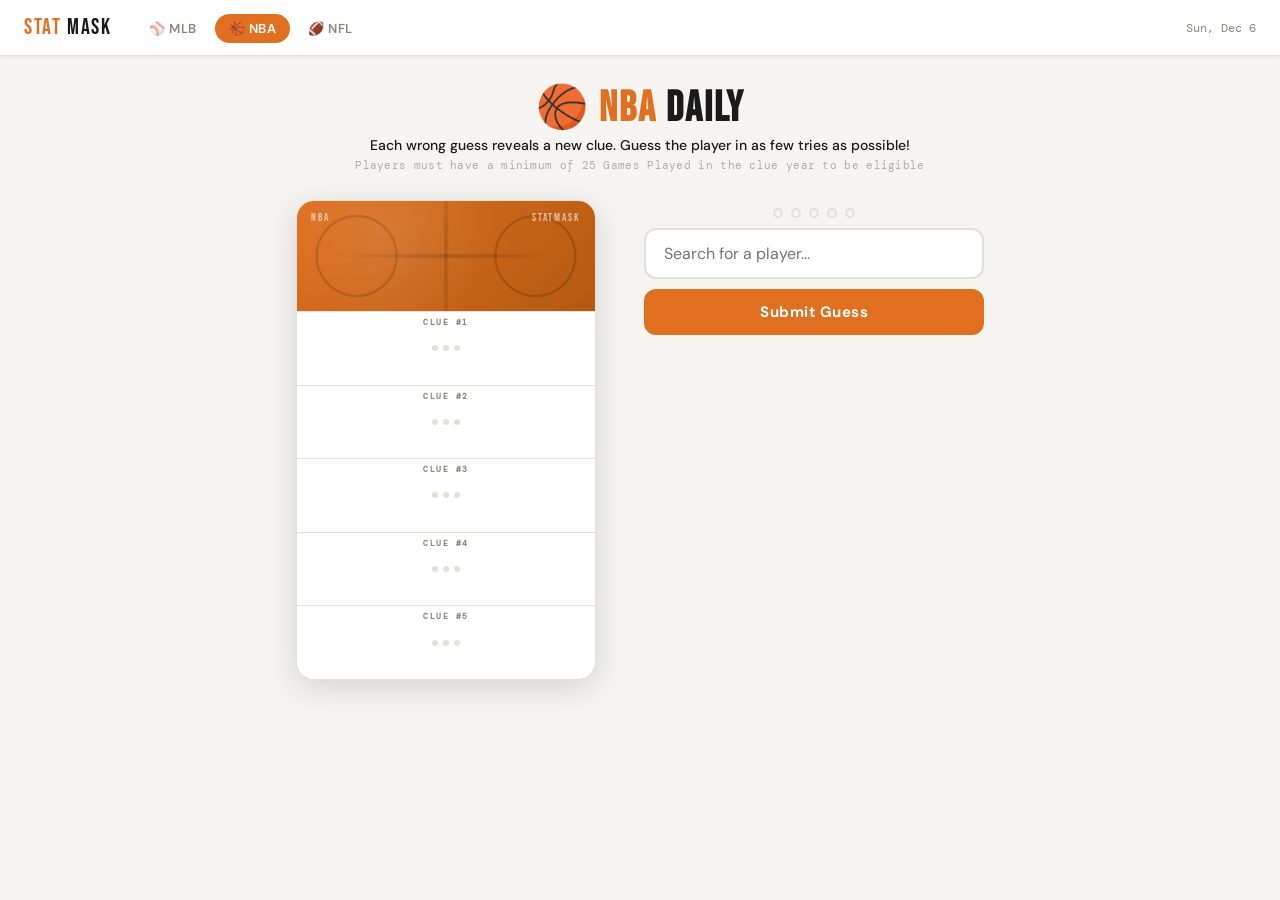
==== nba.html @ f3b153d6 "Add files via upload" ====
<!DOCTYPE html>
<html lang="en">
<head>
  <!-- Google tag (gtag.js) -->
<script async src="https://www.googletagmanager.com/gtag/js?id=G-ZLGXC7EEFV"></script>
<script>
  window.dataLayer = window.dataLayer || [];
  function gtag(){dataLayer.push(arguments);}
  gtag('js', new Date());

  gtag('config', 'G-ZLGXC7EEFV');
</script>
  <meta charset="UTF-8" />
  <meta name="viewport" content="width=device-width, initial-scale=1.0" />
  <title>StatMask 🏀 NBA</title>
  <link rel="stylesheet" href="shared.css" />
  <style>
    :root {
      --accent: #e07020;
      --accent-light: #fef0e6;
      --accent-glow: rgba(224,112,32,0.12);
    }

    .card-header {
      background: linear-gradient(135deg, #e07020 0%, #b35a10 100%);
    }

    /* Basketball lines texture */
    .card-header::before {
      content: '';
      position: absolute;
      inset: 0;
      /* Vertical seam */
      background-image:
        radial-gradient(ellipse 3px 110px at 50% 50%, rgba(0,0,0,0.2) 0%, transparent 100%),
        /* Horizontal seam */
        radial-gradient(ellipse 110px 3px at 50% 50%, rgba(0,0,0,0.2) 0%, transparent 100%),
        /* Curved seams */
        radial-gradient(ellipse 80px 80px at 20% 50%, transparent 48%, rgba(0,0,0,0.15) 49%, rgba(0,0,0,0.15) 51%, transparent 52%),
        radial-gradient(ellipse 80px 80px at 80% 50%, transparent 48%, rgba(0,0,0,0.15) 49%, rgba(0,0,0,0.15) 51%, transparent 52%);
      z-index: 1;
    }

    .card-header::after {
      content: '';
      position: absolute;
      inset: 0;
      background-image: radial-gradient(circle at 30% 30%, rgba(255,255,255,0.1) 0%, transparent 50%);
      z-index: 1;
    }

    .sport-badge {
      position: absolute;
      top: 10px;
      left: 14px;
      font-family: 'Bebas Neue', sans-serif;
      font-size: 11px;
      letter-spacing: 2px;
      color: rgba(255,255,255,0.6);
      z-index: 4;
    }

    .stat-sleuth-badge {
      position: absolute;
      top: 10px;
      right: 14px;
      font-family: 'Bebas Neue', sans-serif;
      font-size: 11px;
      letter-spacing: 2px;
      color: rgba(255,255,255,0.6);
      z-index: 4;
    }
  </style>
</head>
<body>

<nav>
  <a class="nav-logo" href="mlb.html"><span>STAT</span>MASK</a>
  <ul class="nav-links">
    <li><a href="mlb.html">⚾ MLB</a></li>
    <li><a href="nba.html" class="active">🏀 NBA</a></li>
    <li><a href="nfl.html">🏈 NFL</a></li>
  </ul>
  <div class="nav-spacer"></div>
  <div class="nav-date" id="nav-date"></div>
</nav>

<main>

  <div class="page-header">
    <h1>🏀 <span>NBA</span> DAILY</h1>
    <p class="game-subtitle">Each wrong guess reveals a new clue. Guess the player in as few tries as possible!</p>
    <p class="eligibility-note">Players must have a minimum of 25 Games Played in the clue year to be eligible</p>
  </div>

  <div class="game-layout">

  <!-- THE CARD -->
  <div class="card-col">
  <div class="card-wrapper">
    <div class="sports-card" id="sports-card">

      <div class="card-header" id="card-header">
        <span class="sport-badge">NBA</span>
        <span class="stat-sleuth-badge">STATMASK</span>
        <div class="mystery-name" id="mystery-name"></div>
        <div class="player-name-reveal" id="player-name-reveal"></div>
      </div>

      <div class="clue-row" id="clue-0">
        <div class="clue-row-locked">
          <div class="lock-dots"><span></span><span></span><span></span></div>
        </div>
        <div class="clue-row-inner">
          <div class="clue-number">1</div>
          <div class="clue-content">
            <div class="clue-label">Year</div>
            <div class="clue-value" id="clue-val-0"></div>
          </div>
        </div>
      </div>

      <div class="clue-row" id="clue-1">
        <div class="clue-row-locked">
          <div class="lock-dots"><span></span><span></span><span></span></div>
        </div>
        <div class="clue-row-inner">
          <div class="clue-number">2</div>
          <div class="clue-content">
            <div class="clue-label">Draft Year / Position</div>
            <div class="clue-value" id="clue-val-1"></div>
          </div>
        </div>
      </div>

      <div class="clue-row" id="clue-2">
        <div class="clue-row-locked">
          <div class="lock-dots"><span></span><span></span><span></span></div>
        </div>
        <div class="clue-row-inner">
          <div class="clue-number">3</div>
          <div class="clue-content">
            <div class="clue-label">Season PPG</div>
            <div class="clue-value" id="clue-val-2"></div>
          </div>
        </div>
      </div>

      <div class="clue-row" id="clue-3">
        <div class="clue-row-locked">
          <div class="lock-dots"><span></span><span></span><span></span></div>
        </div>
        <div class="clue-row-inner">
          <div class="clue-number">4</div>
          <div class="clue-content">
            <div class="clue-label">College</div>
            <div class="clue-value" id="clue-val-3"></div>
          </div>
        </div>
      </div>

      <div class="clue-row" id="clue-4">
        <div class="clue-row-locked">
          <div class="lock-dots"><span></span><span></span><span></span></div>
        </div>
        <div class="clue-row-inner">
          <div class="clue-number">5</div>
          <div class="clue-content">
            <div class="clue-label">Team</div>
            <div class="clue-value" id="clue-val-4"></div>
          </div>
        </div>
      </div>

    </div>
  </div>
  </div><!-- /.card-col -->

  <div class="controls-col">

  <div class="guess-area" id="guess-area">
    <div class="guess-count">
      <div class="guess-pip" id="pip-0"></div>
      <div class="guess-pip" id="pip-1"></div>
      <div class="guess-pip" id="pip-2"></div>
      <div class="guess-pip" id="pip-3"></div>
      <div class="guess-pip" id="pip-4"></div>
    </div>
    <div class="search-container">
      <input type="text" class="search-input" id="search-input"
        placeholder="Search for a player..." autocomplete="off" spellcheck="false" />
      <div class="autocomplete-dropdown" id="autocomplete-dropdown"></div>
    </div>
    <button class="guess-btn" id="guess-btn">Submit Guess</button>
  </div>

  <div class="wrong-guesses" id="wrong-guesses" style="display:none;">
    <div class="wrong-guesses-title">Previous Guesses</div>
    <div id="wrong-guesses-list"></div>
  </div>

  <div class="locked-banner" id="locked-banner">
    🔒 Come back tomorrow for a new player!
  </div>

  <div class="end-state" id="end-state">
    <div class="end-state-score" id="end-score"></div>
    <div class="end-state-sub" id="end-sub"></div>
    <div class="emoji-grid" id="emoji-grid"></div>
    <button class="share-btn" id="share-btn">🔗 Share Result</button>
    <div class="come-back">New player tomorrow at midnight</div>
  </div>

  </div><!-- /.controls-col -->

  </div><!-- /.game-layout -->

</main>

<script src="mlb_players.js?v=2"></script>
<script src="nba_players.js?v=2"></script>
<script src="nfl_players.js?v=2"></script>
<script src="config.js?v=2"></script>
<script src="game.js?v=2"></script>
<script>
  document.getElementById('nav-date').textContent =
    new Date().toLocaleDateString('en-US', { weekday: 'short', month: 'short', day: 'numeric' });

  const cfg = STATMASK_CONFIG.nba;
  cfg.clues.forEach((clue, i) => {
    const el = document.getElementById(`clue-val-${i}`);
    if (el) el.textContent = clue.value;
  });

  initGame('nba', cfg);
</script>
</body>
</html>
---- shared.css ----
@import url('https://fonts.googleapis.com/css2?family=Bebas+Neue&family=DM+Sans:wght@400;500;600;700&family=DM+Mono:wght@400;500&display=swap');

/* ============================================================
   STATMASK — SHARED STYLES
   ============================================================ */

*, *::before, *::after {
  box-sizing: border-box;
  margin: 0;
  padding: 0;
}

:root {
  --bg: #f5f4f0;
  --surface: #ffffff;
  --border: #e2e0d8;
  --text: #1a1a1a;
  --text-muted: #888880;
  --text-light: #b0aea6;
  --green: #4caf7d;
  --green-light: #e8f5ee;
  --red: #e05252;
  --red-light: #fdeaea;
  --shadow-sm: 0 1px 3px rgba(0,0,0,0.08);
  --shadow-md: 0 4px 16px rgba(0,0,0,0.10);
  --shadow-lg: 0 8px 32px rgba(0,0,0,0.13);
  --radius: 14px;
  --card-width: 300px;
  --card-height: 480px;
}

body {
  font-family: 'DM Sans', sans-serif;
  background: var(--bg);
  color: var(--text);
  min-height: 100vh;
  display: flex;
  flex-direction: column;
}

/* ── NAV ── */
nav {
  background: var(--surface);
  border-bottom: 1px solid var(--border);
  padding: 0 24px;
  display: flex;
  align-items: center;
  gap: 8px;
  height: 56px;
  position: sticky;
  top: 0;
  z-index: 100;
  box-shadow: var(--shadow-sm);
}

.nav-logo {
  font-family: 'Bebas Neue', sans-serif;
  font-size: 22px;
  letter-spacing: 1.5px;
  color: var(--text);
  text-decoration: none;
  margin-right: 16px;
  display: flex;
  align-items: center;
  gap: 6px;
}

.nav-logo span { color: var(--accent); }

.nav-links {
  display: flex;
  gap: 4px;
  list-style: none;
}

.nav-links a {
  text-decoration: none;
  font-size: 13px;
  font-weight: 600;
  color: var(--text-muted);
  padding: 6px 14px;
  border-radius: 20px;
  transition: all 0.15s;
  letter-spacing: 0.5px;
}

.nav-links a:hover { background: var(--bg); color: var(--text); }
.nav-links a.active { background: var(--accent); color: white; }

.nav-spacer { flex: 1; }

.nav-date {
  font-size: 12px;
  color: var(--text-muted);
  font-family: 'DM Mono', monospace;
}

/* ── MAIN LAYOUT ── */
main {
  flex: 1;
  display: flex;
  flex-direction: column;
  align-items: center;
  padding: 32px 16px 48px;
  gap: 28px;
}

/* ── PAGE HEADER ── */
.page-header {
  text-align: center;
}

.page-header h1 {
  font-family: 'Bebas Neue', sans-serif;
  font-size: 42px;
  letter-spacing: 2px;
  color: var(--text);
  line-height: 1;
}

.page-header h1 span { color: var(--accent); }

.game-subtitle {
  margin-top: 6px;
  font-size: 14px;
  color: var(--text);
  font-weight: 500;
}

.eligibility-note {
  margin-top: 4px;
  font-size: 11px;
  color: var(--text-light);
  font-family: 'DM Mono', monospace;
  letter-spacing: 0.3px;
}

/* ── SPORTS CARD ── */
.card-wrapper {
  perspective: 1000px;
  width: var(--card-width);
  height: var(--card-height);
}

.sports-card {
  width: var(--card-width);
  height: var(--card-height);
  border-radius: 18px;
  overflow: hidden;
  box-shadow: var(--shadow-lg);
  background: var(--surface);
  display: flex;
  flex-direction: column;
  border: 1.5px solid var(--border);
  position: relative;
  transition: box-shadow 0.4s, border-color 0.4s;
}

.sports-card.win {
  box-shadow: 0 0 0 3px var(--green), 0 8px 40px rgba(76,175,125,0.25);
  border-color: var(--green);
  animation: winGlow 0.6s ease;
}

.sports-card.lose {
  box-shadow: 0 0 0 3px var(--red), 0 8px 40px rgba(224,82,82,0.2);
  border-color: var(--red);
}

@keyframes winGlow {
  0%   { box-shadow: 0 0 0 0px var(--green), 0 8px 32px rgba(76,175,125,0); }
  50%  { box-shadow: 0 0 0 8px var(--green), 0 8px 40px rgba(76,175,125,0.4); }
  100% { box-shadow: 0 0 0 3px var(--green), 0 8px 40px rgba(76,175,125,0.25); }
}

@keyframes wrongFlash {
  0%   { box-shadow: var(--shadow-lg); }
  40%  { box-shadow: 0 0 0 8px var(--red), 0 8px 40px rgba(224,82,82,0.3); }
  100% { box-shadow: var(--shadow-lg); }
}

.sports-card.wrong-flash {
  animation: wrongFlash 0.6s ease;
}

/* ── CARD HEADER (sport texture) ── */
.card-header {
  height: 110px;
  position: relative;
  overflow: hidden;
  display: flex;
  align-items: center;
  justify-content: center;
  flex-shrink: 0;
}

.card-header .sport-label {
  font-family: 'Bebas Neue', sans-serif;
  font-size: 13px;
  letter-spacing: 3px;
  color: rgba(255,255,255,0.7);
  position: relative;
  z-index: 2;
}

.card-header .mystery-name {
  position: absolute;
  inset: 0;
  display: flex;
  align-items: center;
  justify-content: center;
  font-family: 'Bebas Neue', sans-serif;
  font-size: 30px;
  letter-spacing: 3px;
  color: white;
  text-align: center;
  padding: 12px;
  filter: blur(7px);
  opacity: 1;
  z-index: 2;
  transition: opacity 0.5s, filter 0.5s;
  pointer-events: none;
  user-select: none;
}

.card-header.revealed .mystery-name {
  opacity: 0;
  filter: blur(0px);
}

.card-header .player-name-reveal {
  position: absolute;
  inset: 0;
  display: flex;
  align-items: center;
  justify-content: center;
  font-family: 'Bebas Neue', sans-serif;
  font-size: 26px;
  letter-spacing: 2px;
  color: white;
  text-shadow: 0 2px 8px rgba(0,0,0,0.3);
  opacity: 0;
  transition: opacity 0.5s 0.2s;
  z-index: 3;
  text-align: center;
  padding: 12px;
}

.card-header.revealed .player-name-reveal { opacity: 1; }

/* ── CLUE ROWS ── */
.clue-rows {
  flex: 1;
  display: flex;
  flex-direction: column;
}

.clue-row {
  flex: 1;
  border-top: 1px solid var(--border);
  display: flex;
  align-items: center;
  padding: 0 18px;
  gap: 12px;
  position: relative;
  overflow: hidden;
  transform-origin: top center;
}

.clue-row-inner {
  display: flex;
  align-items: center;
  gap: 12px;
  width: 100%;
  opacity: 0;
  transform: translateY(-8px);
  transition: opacity 0.4s, transform 0.4s;
}

.clue-row.revealed .clue-row-inner {
  opacity: 1;
  transform: translateY(0);
}

.clue-row-locked {
  position: absolute;
  inset: 0;
  display: flex;
  align-items: center;
  justify-content: center;
  gap: 8px;
  transition: opacity 0.3s;
}

.clue-row-locked .lock-dots {
  display: flex;
  gap: 5px;
}

.clue-row-locked .lock-dots span {
  width: 6px;
  height: 6px;
  border-radius: 50%;
  background: var(--border);
  display: block;
}

.clue-row.revealed .clue-row-locked { opacity: 0; pointer-events: none; }

.clue-number {
  width: 22px;
  height: 22px;
  border-radius: 50%;
  background: var(--accent-light, #f0f0f0);
  color: var(--accent);
  font-size: 11px;
  font-weight: 700;
  display: flex;
  align-items: center;
  justify-content: center;
  flex-shrink: 0;
  font-family: 'DM Mono', monospace;
}

.clue-content { flex: 1; min-width: 0; }

.sports-card { counter-reset: clue-counter; }

.clue-row::before {
  counter-increment: clue-counter;
  content: "CLUE #" counter(clue-counter);
  position: absolute;
  top: 5px;
  left: 50%;
  transform: translateX(-50%);
  white-space: nowrap;
  font-size: 8px;
  font-weight: 600;
  letter-spacing: 1.5px;
  color: var(--text-muted);
  font-family: 'DM Mono', monospace;
  z-index: 1;
}

.clue-label {
  font-size: 10px;
  font-weight: 600;
  text-transform: uppercase;
  letter-spacing: 0.8px;
  color: var(--text-muted);
  line-height: 1;
}

.clue-value {
  font-size: 15px;
  font-weight: 700;
  color: var(--text);
  margin-top: 2px;
  white-space: nowrap;
  overflow: hidden;
  text-overflow: ellipsis;
}

/* ── GUESS INPUT AREA ── */
.guess-area {
  width: 100%;
  max-width: 360px;
  display: flex;
  flex-direction: column;
  gap: 10px;
}

.guess-count {
  display: flex;
  justify-content: center;
  gap: 8px;
}

.guess-pip {
  width: 10px;
  height: 10px;
  border-radius: 50%;
  border: 2px solid var(--border);
  background: transparent;
  transition: all 0.2s;
}

.guess-pip.wrong { background: var(--red); border-color: var(--red); }
.guess-pip.correct { background: var(--green); border-color: var(--green); }

.search-container {
  position: relative;
}

.search-input {
  width: 100%;
  padding: 13px 18px;
  border: 2px solid var(--border);
  border-radius: 12px;
  font-size: 16px;
  font-family: 'DM Sans', sans-serif;
  background: var(--surface);
  color: var(--text);
  outline: none;
  transition: border-color 0.2s, box-shadow 0.2s;
}

.search-input:focus {
  border-color: var(--accent);
  box-shadow: 0 0 0 3px var(--accent-glow, rgba(0,0,0,0.06));
}

.search-input:disabled {
  background: var(--bg);
  color: var(--text-muted);
  cursor: not-allowed;
}

.autocomplete-dropdown {
  position: absolute;
  top: calc(100% + 6px);
  left: 0; right: 0;
  background: var(--surface);
  border: 1.5px solid var(--border);
  border-radius: 12px;
  box-shadow: var(--shadow-md);
  z-index: 50;
  max-height: 200px;
  overflow-y: auto;
  display: none;
}

.autocomplete-dropdown.open { display: block; }

.autocomplete-item {
  padding: 10px 16px;
  font-size: 14px;
  cursor: pointer;
  transition: background 0.1s;
  border-bottom: 1px solid var(--border);
}

.autocomplete-item:last-child { border-bottom: none; }
.autocomplete-item:hover, .autocomplete-item.active { background: var(--bg); }

.autocomplete-item mark {
  background: none;
  color: var(--accent);
  font-weight: 700;
}

.guess-btn {
  width: 100%;
  padding: 13px;
  background: var(--accent);
  color: white;
  border: none;
  border-radius: 12px;
  font-size: 15px;
  font-weight: 700;
  font-family: 'DM Sans', sans-serif;
  cursor: pointer;
  letter-spacing: 0.5px;
  transition: opacity 0.2s, transform 0.1s;
}

.guess-btn:hover { opacity: 0.9; }
.guess-btn:active { transform: scale(0.98); }
.guess-btn:disabled { opacity: 0.4; cursor: not-allowed; transform: none; }

/* ── WRONG GUESSES LIST ── */
.wrong-guesses {
  width: 100%;
  max-width: 360px;
}

.wrong-guesses-title {
  font-size: 11px;
  font-weight: 600;
  text-transform: uppercase;
  letter-spacing: 0.8px;
  color: var(--text-muted);
  margin-bottom: 6px;
}

.wrong-guess-tag {
  display: inline-flex;
  align-items: center;
  gap: 5px;
  background: var(--red-light);
  color: var(--red);
  font-size: 13px;
  font-weight: 600;
  padding: 4px 10px;
  border-radius: 20px;
  margin: 3px;
  text-decoration: line-through;
  text-decoration-color: var(--red);
}

/* ── END STATE ── */
.end-state {
  width: 100%;
  max-width: 360px;
  background: var(--surface);
  border-radius: var(--radius);
  border: 1.5px solid var(--border);
  padding: 20px;
  text-align: center;
  box-shadow: var(--shadow-sm);
  display: none;
  flex-direction: column;
  gap: 14px;
  animation: slideUp 0.4s ease;
}

.end-state.show { display: flex; }

@keyframes slideUp {
  from { opacity: 0; transform: translateY(12px); }
  to   { opacity: 1; transform: translateY(0); }
}

.end-state-score {
  font-family: 'Bebas Neue', sans-serif;
  font-size: 28px;
  letter-spacing: 1px;
  line-height: 1;
}

.end-state-score.win-text { color: var(--green); }
.end-state-score.lose-text { color: var(--red); }

.end-state-sub {
  font-size: 13px;
  color: var(--text-muted);
  margin-top: -8px;
}

.emoji-grid {
  font-size: 18px;
  letter-spacing: 4px;
  line-height: 1.6;
}

.share-btn {
  display: flex;
  align-items: center;
  justify-content: center;
  gap: 7px;
  padding: 11px 20px;
  background: var(--text);
  color: white;
  border: none;
  border-radius: 10px;
  font-size: 14px;
  font-weight: 700;
  font-family: 'DM Sans', sans-serif;
  cursor: pointer;
  transition: opacity 0.2s;
  letter-spacing: 0.3px;
}

.share-btn:hover { opacity: 0.85; }
.share-btn.copied { background: var(--green); }

.come-back {
  font-size: 12px;
  color: var(--text-muted);
  font-family: 'DM Mono', monospace;
}

/* ── LOCKED STATE ── */
.locked-banner {
  display: none;
  background: var(--bg);
  border: 1.5px solid var(--border);
  border-radius: 10px;
  padding: 12px 18px;
  text-align: center;
  font-size: 13px;
  color: var(--text-muted);
  width: 100%;
  max-width: 360px;
}

.locked-banner.show { display: block; }

/* ── SCROLLBAR ── */
.autocomplete-dropdown::-webkit-scrollbar { width: 4px; }
.autocomplete-dropdown::-webkit-scrollbar-track { background: transparent; }
.autocomplete-dropdown::-webkit-scrollbar-thumb { background: var(--border); border-radius: 4px; }

/* ── DESKTOP SIDE-BY-SIDE LAYOUT ── */
@media (min-width: 768px) {
  main {
    align-items: center;
    padding: 32px 24px 48px;
  }

  .game-layout {
    display: flex;
    flex-direction: row;
    align-items: flex-start;
    gap: 48px;
    justify-content: center;
  }

  .card-col {
    flex-shrink: 0;
  }

  .controls-col {
    display: flex;
    flex-direction: column;
    gap: 12px;
    width: 340px;
    padding-top: 8px;
  }

  .guess-area {
    max-width: 100%;
    width: 100%;
  }

  .wrong-guesses,
  .end-state,
  .locked-banner {
    max-width: 100%;
    width: 100%;
  }
}

/* ── RESPONSIVE ── */
@media (max-width: 480px) {
  :root {
    --card-width: min(300px, calc(100vw - 32px));
    --card-height: 390px;
  }

  main { padding: 10px 16px 20px; gap: 12px; }

  .page-header h1 { font-size: 32px; }
  .game-subtitle { font-size: 13px; }
  .eligibility-note { font-size: 10px; margin-top: 2px; }

  .card-header { height: 86px; }
  .card-header .mystery-icon { font-size: 38px; }

  .search-input { padding: 10px 14px; font-size: 16px; }
  .guess-btn { padding: 10px; font-size: 14px; }

  nav { padding: 0 12px; gap: 4px; }
  .nav-logo { font-size: 17px; margin-right: 6px; }
  .nav-links { gap: 2px; }
  .nav-links a { font-size: 11px; padding: 5px 9px; letter-spacing: 0; }
  .nav-date { font-size: 10px; white-space: nowrap; }
}

@media (max-width: 390px) {
  :root {
    --card-width: calc(100vw - 28px);
    --card-height: 360px;
  }

  main { padding: 6px 14px 16px; gap: 10px; }

  .page-header h1 { font-size: 28px; }
  .game-subtitle { font-size: 12px; }
  .eligibility-note { display: none; }

  .card-header { height: 76px; }
  .card-header .mystery-icon { font-size: 34px; }
}
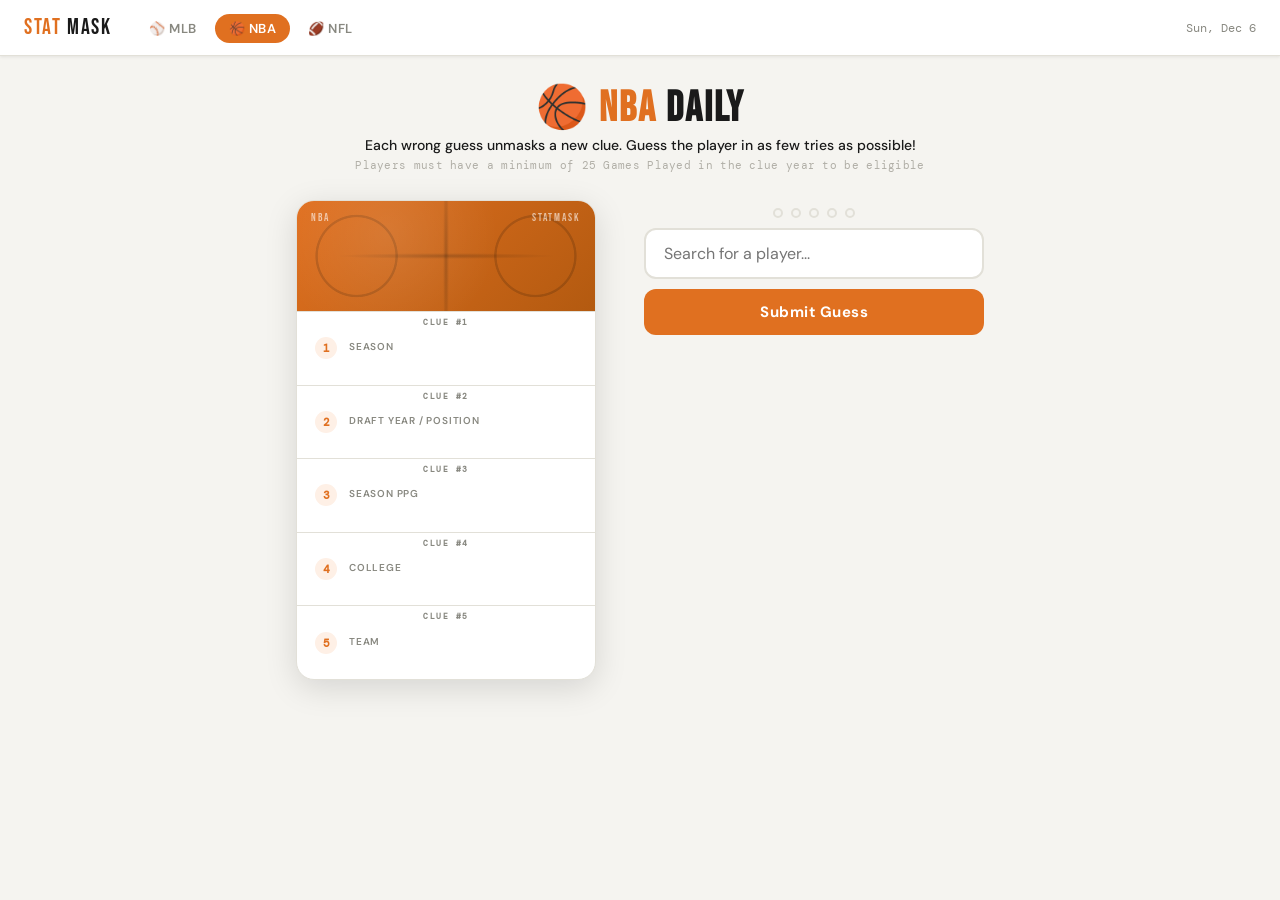
==== commit b50e01ea: "Add files via upload" ====
--- a/nba.html
+++ b/nba.html
@@ -89,7 +89,7 @@
 
   <div class="page-header">
     <h1>🏀 <span>NBA</span> DAILY</h1>
-    <p class="game-subtitle">Each wrong guess reveals a new clue. Guess the player in as few tries as possible!</p>
+    <p class="game-subtitle">Each wrong guess unmasks a new clue. Guess the player in as few tries as possible!</p>
     <p class="eligibility-note">Players must have a minimum of 25 Games Played in the clue year to be eligible</p>
   </div>
 
@@ -114,7 +114,7 @@
         <div class="clue-row-inner">
           <div class="clue-number">1</div>
           <div class="clue-content">
-            <div class="clue-label">Year</div>
+            <div class="clue-label">Season</div>
             <div class="clue-value" id="clue-val-0"></div>
           </div>
         </div>
--- a/shared.css
+++ b/shared.css
@@ -272,40 +272,9 @@
   align-items: center;
   gap: 12px;
   width: 100%;
-  opacity: 0;
-  transform: translateY(-8px);
-  transition: opacity 0.4s, transform 0.4s;
-}
-
-.clue-row.revealed .clue-row-inner {
-  opacity: 1;
-  transform: translateY(0);
-}
-
-.clue-row-locked {
-  position: absolute;
-  inset: 0;
-  display: flex;
-  align-items: center;
-  justify-content: center;
-  gap: 8px;
-  transition: opacity 0.3s;
-}
-
-.clue-row-locked .lock-dots {
-  display: flex;
-  gap: 5px;
-}
-
-.clue-row-locked .lock-dots span {
-  width: 6px;
-  height: 6px;
-  border-radius: 50%;
-  background: var(--border);
-  display: block;
-}
-
-.clue-row.revealed .clue-row-locked { opacity: 0; pointer-events: none; }
+}
+
+.clue-row-locked { display: none; }
 
 .clue-number {
   width: 22px;
@@ -359,6 +328,14 @@
   white-space: nowrap;
   overflow: hidden;
   text-overflow: ellipsis;
+  filter: blur(6px);
+  transition: filter 0.5s;
+  user-select: none;
+}
+
+.clue-row.revealed .clue-value {
+  filter: blur(0);
+  user-select: auto;
 }
 
 /* ── GUESS INPUT AREA ── */
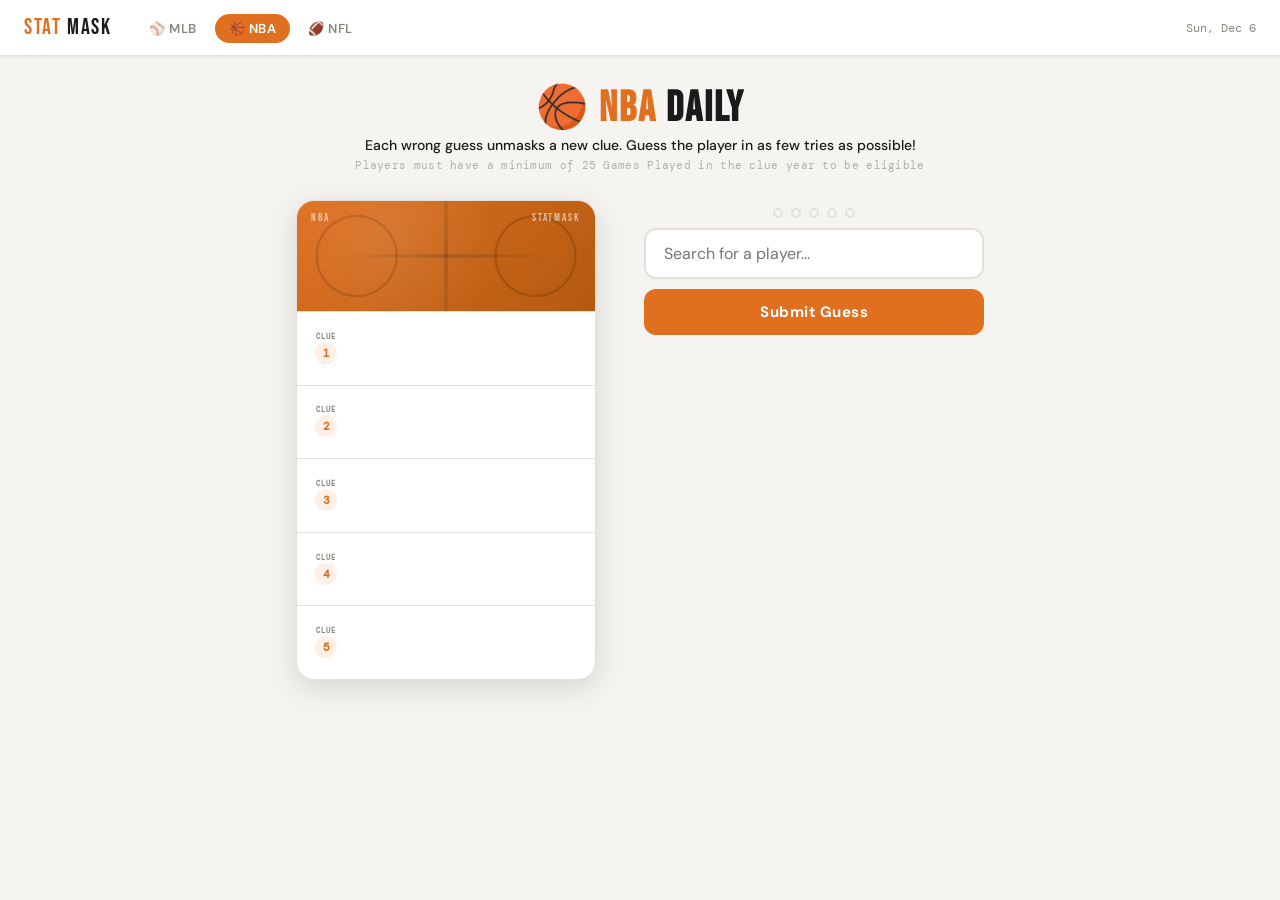
==== commit cc50122d: "Add files via upload" ====
--- a/nba.html
+++ b/nba.html
@@ -108,67 +108,52 @@
       </div>
 
       <div class="clue-row" id="clue-0">
-        <div class="clue-row-locked">
-          <div class="lock-dots"><span></span><span></span><span></span></div>
-        </div>
-        <div class="clue-row-inner">
-          <div class="clue-number">1</div>
-          <div class="clue-content">
-            <div class="clue-label">Season</div>
-            <div class="clue-value" id="clue-val-0"></div>
-          </div>
+        <div class="clue-row-inner">
+          <div class="clue-num-col">
+            <div class="clue-tag">CLUE</div>
+            <div class="clue-num-circle">1</div>
+          </div>
+          <div class="clue-value" id="clue-val-0"></div>
         </div>
       </div>
 
       <div class="clue-row" id="clue-1">
-        <div class="clue-row-locked">
-          <div class="lock-dots"><span></span><span></span><span></span></div>
-        </div>
-        <div class="clue-row-inner">
-          <div class="clue-number">2</div>
-          <div class="clue-content">
-            <div class="clue-label">Draft Year / Position</div>
-            <div class="clue-value" id="clue-val-1"></div>
-          </div>
+        <div class="clue-row-inner">
+          <div class="clue-num-col">
+            <div class="clue-tag">CLUE</div>
+            <div class="clue-num-circle">2</div>
+          </div>
+          <div class="clue-value" id="clue-val-1"></div>
         </div>
       </div>
 
       <div class="clue-row" id="clue-2">
-        <div class="clue-row-locked">
-          <div class="lock-dots"><span></span><span></span><span></span></div>
-        </div>
-        <div class="clue-row-inner">
-          <div class="clue-number">3</div>
-          <div class="clue-content">
-            <div class="clue-label">Season PPG</div>
-            <div class="clue-value" id="clue-val-2"></div>
-          </div>
+        <div class="clue-row-inner">
+          <div class="clue-num-col">
+            <div class="clue-tag">CLUE</div>
+            <div class="clue-num-circle">3</div>
+          </div>
+          <div class="clue-value" id="clue-val-2"></div>
         </div>
       </div>
 
       <div class="clue-row" id="clue-3">
-        <div class="clue-row-locked">
-          <div class="lock-dots"><span></span><span></span><span></span></div>
-        </div>
-        <div class="clue-row-inner">
-          <div class="clue-number">4</div>
-          <div class="clue-content">
-            <div class="clue-label">College</div>
-            <div class="clue-value" id="clue-val-3"></div>
-          </div>
+        <div class="clue-row-inner">
+          <div class="clue-num-col">
+            <div class="clue-tag">CLUE</div>
+            <div class="clue-num-circle">4</div>
+          </div>
+          <div class="clue-value" id="clue-val-3"></div>
         </div>
       </div>
 
       <div class="clue-row" id="clue-4">
-        <div class="clue-row-locked">
-          <div class="lock-dots"><span></span><span></span><span></span></div>
-        </div>
-        <div class="clue-row-inner">
-          <div class="clue-number">5</div>
-          <div class="clue-content">
-            <div class="clue-label">Team</div>
-            <div class="clue-value" id="clue-val-4"></div>
-          </div>
+        <div class="clue-row-inner">
+          <div class="clue-num-col">
+            <div class="clue-tag">CLUE</div>
+            <div class="clue-num-circle">5</div>
+          </div>
+          <div class="clue-value" id="clue-val-4"></div>
         </div>
       </div>
 
@@ -229,7 +214,7 @@
   const cfg = STATMASK_CONFIG.nba;
   cfg.clues.forEach((clue, i) => {
     const el = document.getElementById(`clue-val-${i}`);
-    if (el) el.textContent = clue.value;
+    if (el) el.textContent = clue;
   });
 
   initGame('nba', cfg);
--- a/shared.css
+++ b/shared.css
@@ -36,6 +36,7 @@
   min-height: 100vh;
   display: flex;
   flex-direction: column;
+  overflow-x: hidden;
 }
 
 /* ── NAV ── */
@@ -168,9 +169,40 @@
 }
 
 @keyframes winGlow {
-  0%   { box-shadow: 0 0 0 0px var(--green), 0 8px 32px rgba(76,175,125,0); }
-  50%  { box-shadow: 0 0 0 8px var(--green), 0 8px 40px rgba(76,175,125,0.4); }
-  100% { box-shadow: 0 0 0 3px var(--green), 0 8px 40px rgba(76,175,125,0.25); }
+  0%   { box-shadow: 0 0 0 0px var(--green), 0 8px 32px rgba(76,175,125,0); transform: scale(1); }
+  25%  { box-shadow: 0 0 0 10px var(--green), 0 8px 48px rgba(76,175,125,0.5); transform: scale(1.03); }
+  60%  { box-shadow: 0 0 0 6px var(--green), 0 8px 40px rgba(76,175,125,0.35); transform: scale(1.01); }
+  100% { box-shadow: 0 0 0 3px var(--green), 0 8px 40px rgba(76,175,125,0.25); transform: scale(1); }
+}
+
+/* ── WIN SWEEP ── */
+@keyframes sweepDown {
+  0%   { transform: translateY(-100%); }
+  100% { transform: translateY(500%); }
+}
+
+.sports-card.win-sweep {
+  overflow: hidden;
+}
+
+.sports-card.win-sweep::after {
+  content: '';
+  position: absolute;
+  left: -5%;
+  right: -5%;
+  top: 0;
+  height: 28%;
+  background: linear-gradient(
+    to bottom,
+    transparent 0%,
+    rgba(76, 175, 125, 0.2) 25%,
+    rgba(255, 255, 255, 0.75) 50%,
+    rgba(76, 175, 125, 0.2) 75%,
+    transparent 100%
+  );
+  animation: sweepDown 0.85s cubic-bezier(0.4, 0, 0.4, 1) forwards;
+  z-index: 20;
+  pointer-events: none;
 }
 
 @keyframes wrongFlash {
@@ -215,7 +247,7 @@
   color: white;
   text-align: center;
   padding: 12px;
-  filter: blur(7px);
+  filter: blur(14px);
   opacity: 1;
   z-index: 2;
   transition: opacity 0.5s, filter 0.5s;
@@ -270,13 +302,31 @@
 .clue-row-inner {
   display: flex;
   align-items: center;
-  gap: 12px;
+  gap: 14px;
   width: 100%;
 }
 
 .clue-row-locked { display: none; }
 
-.clue-number {
+.clue-num-col {
+  display: flex;
+  flex-direction: column;
+  align-items: center;
+  gap: 2px;
+  flex-shrink: 0;
+}
+
+.clue-tag {
+  font-size: 7px;
+  font-weight: 700;
+  letter-spacing: 1.2px;
+  color: var(--text-muted);
+  font-family: 'DM Mono', monospace;
+  text-transform: uppercase;
+  line-height: 1;
+}
+
+.clue-num-circle {
   width: 22px;
   height: 22px;
   border-radius: 50%;
@@ -287,48 +337,18 @@
   display: flex;
   align-items: center;
   justify-content: center;
-  flex-shrink: 0;
   font-family: 'DM Mono', monospace;
 }
 
-.clue-content { flex: 1; min-width: 0; }
-
-.sports-card { counter-reset: clue-counter; }
-
-.clue-row::before {
-  counter-increment: clue-counter;
-  content: "CLUE #" counter(clue-counter);
-  position: absolute;
-  top: 5px;
-  left: 50%;
-  transform: translateX(-50%);
-  white-space: nowrap;
-  font-size: 8px;
-  font-weight: 600;
-  letter-spacing: 1.5px;
-  color: var(--text-muted);
-  font-family: 'DM Mono', monospace;
-  z-index: 1;
-}
-
-.clue-label {
-  font-size: 10px;
-  font-weight: 600;
-  text-transform: uppercase;
-  letter-spacing: 0.8px;
-  color: var(--text-muted);
-  line-height: 1;
-}
-
 .clue-value {
-  font-size: 15px;
-  font-weight: 700;
+  flex: 1;
+  min-width: 0;
+  font-size: 13px;
+  font-weight: 500;
   color: var(--text);
-  margin-top: 2px;
-  white-space: nowrap;
-  overflow: hidden;
-  text-overflow: ellipsis;
-  filter: blur(6px);
+  line-height: 1.45;
+  white-space: normal;
+  filter: blur(8px);
   transition: filter 0.5s;
   user-select: none;
 }
@@ -449,6 +469,7 @@
 .wrong-guesses {
   width: 100%;
   max-width: 360px;
+  overflow: hidden;
 }
 
 .wrong-guesses-title {
@@ -568,6 +589,23 @@
 .autocomplete-dropdown::-webkit-scrollbar-track { background: transparent; }
 .autocomplete-dropdown::-webkit-scrollbar-thumb { background: var(--border); border-radius: 4px; }
 
+/* ── GAME LAYOUT — MOBILE (column, default) ── */
+.game-layout {
+  display: flex;
+  flex-direction: column;
+  align-items: center;
+  gap: 24px;
+  width: 100%;
+}
+
+.controls-col {
+  display: flex;
+  flex-direction: column;
+  gap: 12px;
+  width: 100%;
+  max-width: 360px;
+}
+
 /* ── DESKTOP SIDE-BY-SIDE LAYOUT ── */
 @media (min-width: 768px) {
   main {
@@ -576,11 +614,11 @@
   }
 
   .game-layout {
-    display: flex;
     flex-direction: row;
     align-items: flex-start;
     gap: 48px;
     justify-content: center;
+    width: auto;
   }
 
   .card-col {
@@ -588,10 +626,8 @@
   }
 
   .controls-col {
-    display: flex;
-    flex-direction: column;
-    gap: 12px;
     width: 340px;
+    max-width: 340px;
     padding-top: 8px;
   }
 
@@ -627,6 +663,8 @@
   .search-input { padding: 10px 14px; font-size: 16px; }
   .guess-btn { padding: 10px; font-size: 14px; }
 
+  .guess-count { padding-top: 4px; }
+
   nav { padding: 0 12px; gap: 4px; }
   .nav-logo { font-size: 17px; margin-right: 6px; }
   .nav-links { gap: 2px; }
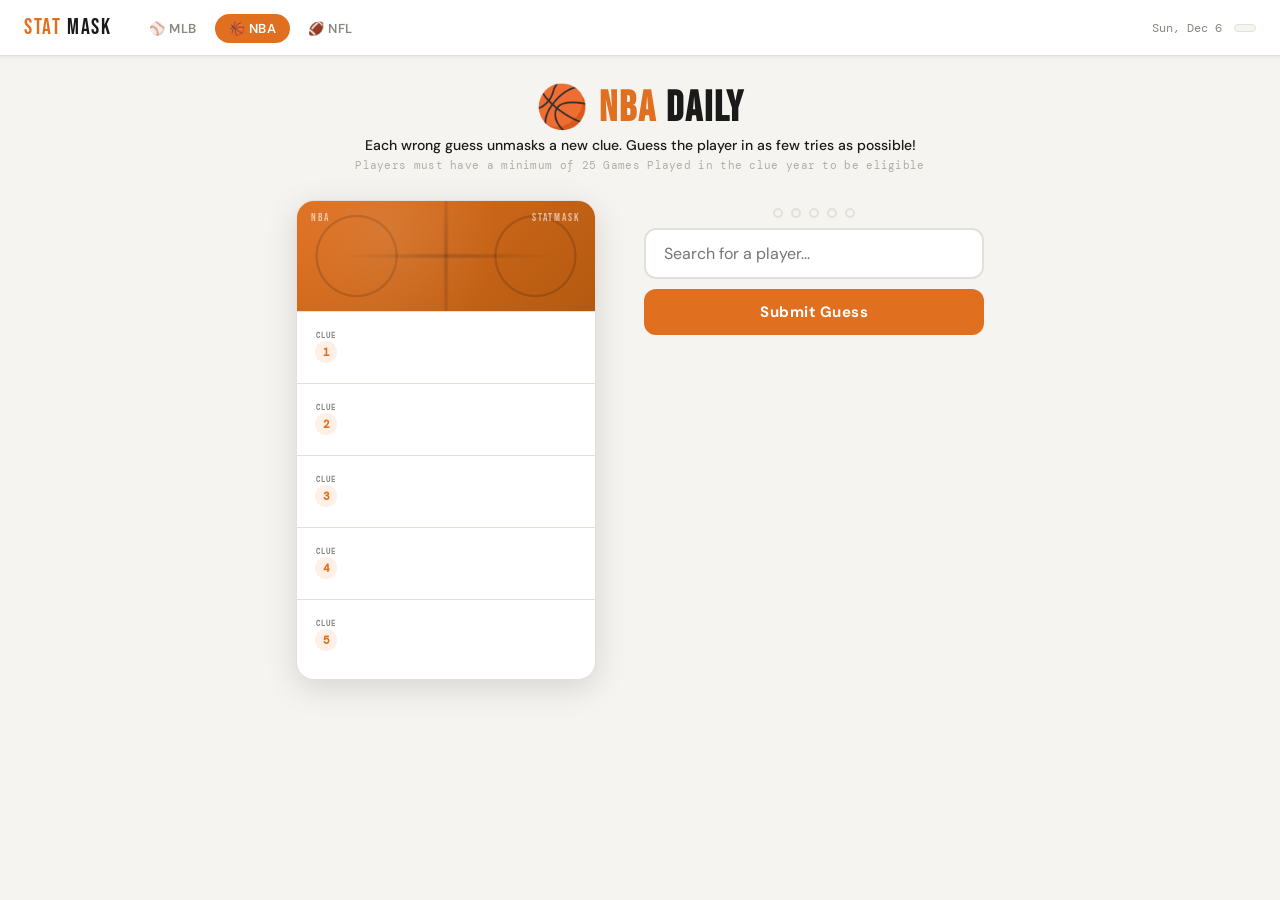
==== commit e002b8f3: "Add files via upload" ====
--- a/nba.html
+++ b/nba.html
@@ -83,6 +83,7 @@
   </ul>
   <div class="nav-spacer"></div>
   <div class="nav-date" id="nav-date"></div>
+  <div class="nav-avg" id="nav-avg"></div>
 </nav>
 
 <main>
--- a/shared.css
+++ b/shared.css
@@ -96,6 +96,18 @@
   font-family: 'DM Mono', monospace;
 }
 
+.nav-avg {
+  font-size: 12px;
+  color: var(--text-muted);
+  font-family: 'DM Mono', monospace;
+  background: var(--bg);
+  border: 1px solid var(--border);
+  border-radius: 20px;
+  padding: 3px 10px;
+  margin-left: 4px;
+  white-space: nowrap;
+}
+
 /* ── MAIN LAYOUT ── */
 main {
   flex: 1;
@@ -140,12 +152,12 @@
 .card-wrapper {
   perspective: 1000px;
   width: var(--card-width);
-  height: var(--card-height);
+  min-height: var(--card-height);
 }
 
 .sports-card {
   width: var(--card-width);
-  height: var(--card-height);
+  min-height: var(--card-height);
   border-radius: 18px;
   overflow: hidden;
   box-shadow: var(--shadow-lg);
@@ -282,20 +294,19 @@
 
 /* ── CLUE ROWS ── */
 .clue-rows {
-  flex: 1;
   display: flex;
   flex-direction: column;
 }
 
 .clue-row {
-  flex: 1;
+  min-height: 72px;
   border-top: 1px solid var(--border);
   display: flex;
   align-items: center;
-  padding: 0 18px;
+  padding: 10px 18px;
   gap: 12px;
   position: relative;
-  overflow: hidden;
+  overflow: visible;
   transform-origin: top center;
 }
 
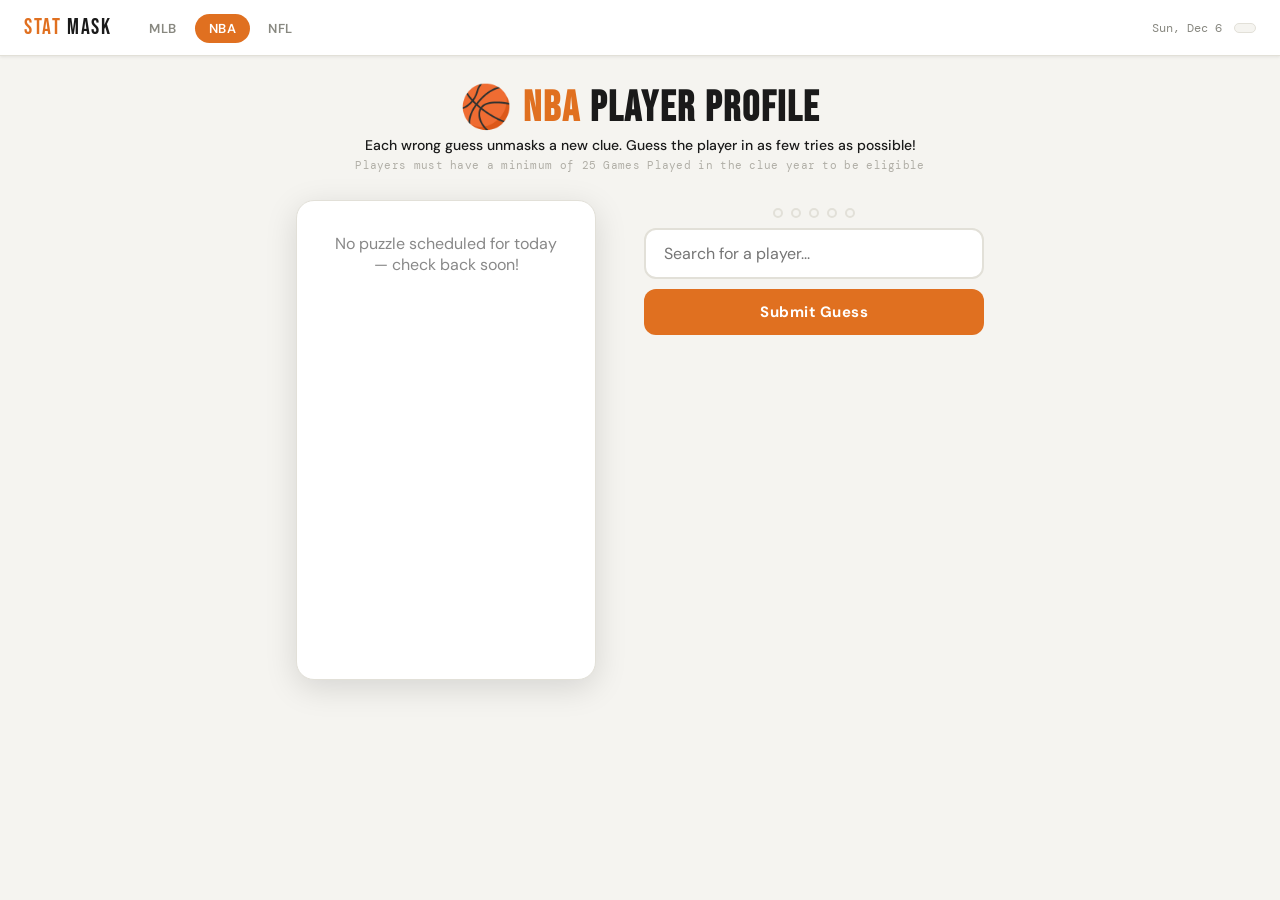
==== commit 1fe9af1d: "Add files via upload" ====
--- a/nba.html
+++ b/nba.html
@@ -77,9 +77,9 @@
 <nav>
   <a class="nav-logo" href="mlb.html"><span>STAT</span>MASK</a>
   <ul class="nav-links">
-    <li><a href="mlb.html">⚾ MLB</a></li>
-    <li><a href="nba.html" class="active">🏀 NBA</a></li>
-    <li><a href="nfl.html">🏈 NFL</a></li>
+    <li><a href="mlb.html">MLB</a></li>
+    <li><a href="nba.html" class="active">NBA</a></li>
+    <li><a href="nfl.html">NFL</a></li>
   </ul>
   <div class="nav-spacer"></div>
   <div class="nav-date" id="nav-date"></div>
@@ -89,7 +89,7 @@
 <main>
 
   <div class="page-header">
-    <h1>🏀 <span>NBA</span> DAILY</h1>
+    <h1>🏀 <span>NBA</span> PLAYER PROFILE</h1>
     <p class="game-subtitle">Each wrong guess unmasks a new clue. Guess the player in as few tries as possible!</p>
     <p class="eligibility-note">Players must have a minimum of 25 Games Played in the clue year to be eligible</p>
   </div>
@@ -105,7 +105,10 @@
         <span class="sport-badge">NBA</span>
         <span class="stat-sleuth-badge">STATMASK</span>
         <div class="mystery-name" id="mystery-name"></div>
-        <div class="player-name-reveal" id="player-name-reveal"></div>
+        <div class="player-reveal-group">
+          <div class="player-name-reveal" id="player-name-reveal"></div>
+          <div class="player-accolades-reveal" id="player-accolades-reveal"></div>
+        </div>
       </div>
 
       <div class="clue-row" id="clue-0">
@@ -206,19 +209,30 @@
 <script src="mlb_players.js?v=2"></script>
 <script src="nba_players.js?v=2"></script>
 <script src="nfl_players.js?v=2"></script>
-<script src="config.js?v=2"></script>
 <script src="game.js?v=2"></script>
 <script>
   document.getElementById('nav-date').textContent =
     new Date().toLocaleDateString('en-US', { weekday: 'short', month: 'short', day: 'numeric' });
 
-  const cfg = STATMASK_CONFIG.nba;
-  cfg.clues.forEach((clue, i) => {
-    const el = document.getElementById(`clue-val-${i}`);
-    if (el) el.textContent = clue;
-  });
-
-  initGame('nba', cfg);
+  const _d = new Date();
+  const today = `${_d.getFullYear()}-${String(_d.getMonth()+1).padStart(2,'0')}-${String(_d.getDate()).padStart(2,'0')}`;
+
+  fetch('schedule.json?v=' + today)
+    .then(r => r.json())
+    .then(schedule => {
+      const day = schedule[today];
+      if (!day || !day.nba || !day.nba.answer) {
+        document.getElementById('sports-card').innerHTML =
+          '<p style="padding:32px;text-align:center;font-family:DM Sans,sans-serif;color:#888">No puzzle scheduled for today — check back soon!</p>';
+        return;
+      }
+      const cfg = Object.assign({}, day.nba, { players: NBA_PLAYERS });
+      cfg.clues.forEach((clue, i) => {
+        const el = document.getElementById(`clue-val-${i}`);
+        if (el) el.textContent = clue;
+      });
+      initGame('nba', cfg);
+    });
 </script>
 </body>
 </html>
--- a/shared.css
+++ b/shared.css
@@ -97,15 +97,33 @@
 }
 
 .nav-avg {
-  font-size: 12px;
-  color: var(--text-muted);
-  font-family: 'DM Mono', monospace;
+  display: flex;
+  flex-direction: column;
+  align-items: center;
   background: var(--bg);
   border: 1px solid var(--border);
-  border-radius: 20px;
-  padding: 3px 10px;
+  border-radius: 10px;
+  padding: 4px 10px;
   margin-left: 4px;
+  line-height: 1;
+  gap: 2px;
   white-space: nowrap;
+}
+
+.nav-avg-label {
+  font-size: 7px;
+  font-weight: 700;
+  letter-spacing: 1px;
+  color: var(--text-muted);
+  font-family: 'DM Mono', monospace;
+  text-transform: uppercase;
+}
+
+.nav-avg-value {
+  font-size: 14px;
+  font-weight: 700;
+  color: var(--text);
+  font-family: 'DM Mono', monospace;
 }
 
 /* ── MAIN LAYOUT ── */
@@ -229,7 +247,7 @@
 
 /* ── CARD HEADER (sport texture) ── */
 .card-header {
-  height: 110px;
+  min-height: 140px;
   position: relative;
   overflow: hidden;
   display: flex;
@@ -272,25 +290,53 @@
   filter: blur(0px);
 }
 
-.card-header .player-name-reveal {
+.card-header .player-reveal-group {
   position: absolute;
   inset: 0;
   display: flex;
+  flex-direction: column;
   align-items: center;
   justify-content: center;
+  gap: 8px;
+  padding: 20px 10px 10px;
+  z-index: 3;
+  pointer-events: none;
+  opacity: 0;
+  transition: opacity 0.5s 0.2s;
+}
+
+.card-header.revealed .player-reveal-group { opacity: 1; }
+
+.card-header .player-name-reveal {
   font-family: 'Bebas Neue', sans-serif;
-  font-size: 26px;
+  font-size: 30px;
   letter-spacing: 2px;
   color: white;
   text-shadow: 0 2px 8px rgba(0,0,0,0.3);
-  opacity: 0;
-  transition: opacity 0.5s 0.2s;
-  z-index: 3;
   text-align: center;
-  padding: 12px;
-}
-
-.card-header.revealed .player-name-reveal { opacity: 1; }
+  padding: 0 12px;
+}
+
+.card-header .player-accolades-reveal {
+  display: flex;
+  flex-wrap: wrap;
+  justify-content: center;
+  gap: 4px;
+  padding: 0 10px;
+}
+
+.accolade-badge {
+  font-size: 9px;
+  font-weight: 600;
+  color: rgba(255,255,255,0.9);
+  background: rgba(255,255,255,0.18);
+  border: 1px solid rgba(255,255,255,0.3);
+  border-radius: 20px;
+  padding: 3px 8px;
+  letter-spacing: 0.3px;
+  font-family: 'DM Sans', sans-serif;
+  white-space: nowrap;
+}
 
 /* ── CLUE ROWS ── */
 .clue-rows {
@@ -668,8 +714,7 @@
   .game-subtitle { font-size: 13px; }
   .eligibility-note { font-size: 10px; margin-top: 2px; }
 
-  .card-header { height: 86px; }
-  .card-header .mystery-icon { font-size: 38px; }
+  .card-header { min-height: 120px; }
 
   .search-input { padding: 10px 14px; font-size: 16px; }
   .guess-btn { padding: 10px; font-size: 14px; }
@@ -695,6 +740,5 @@
   .game-subtitle { font-size: 12px; }
   .eligibility-note { display: none; }
 
-  .card-header { height: 76px; }
-  .card-header .mystery-icon { font-size: 34px; }
-}
+  .card-header { min-height: 110px; }
+}
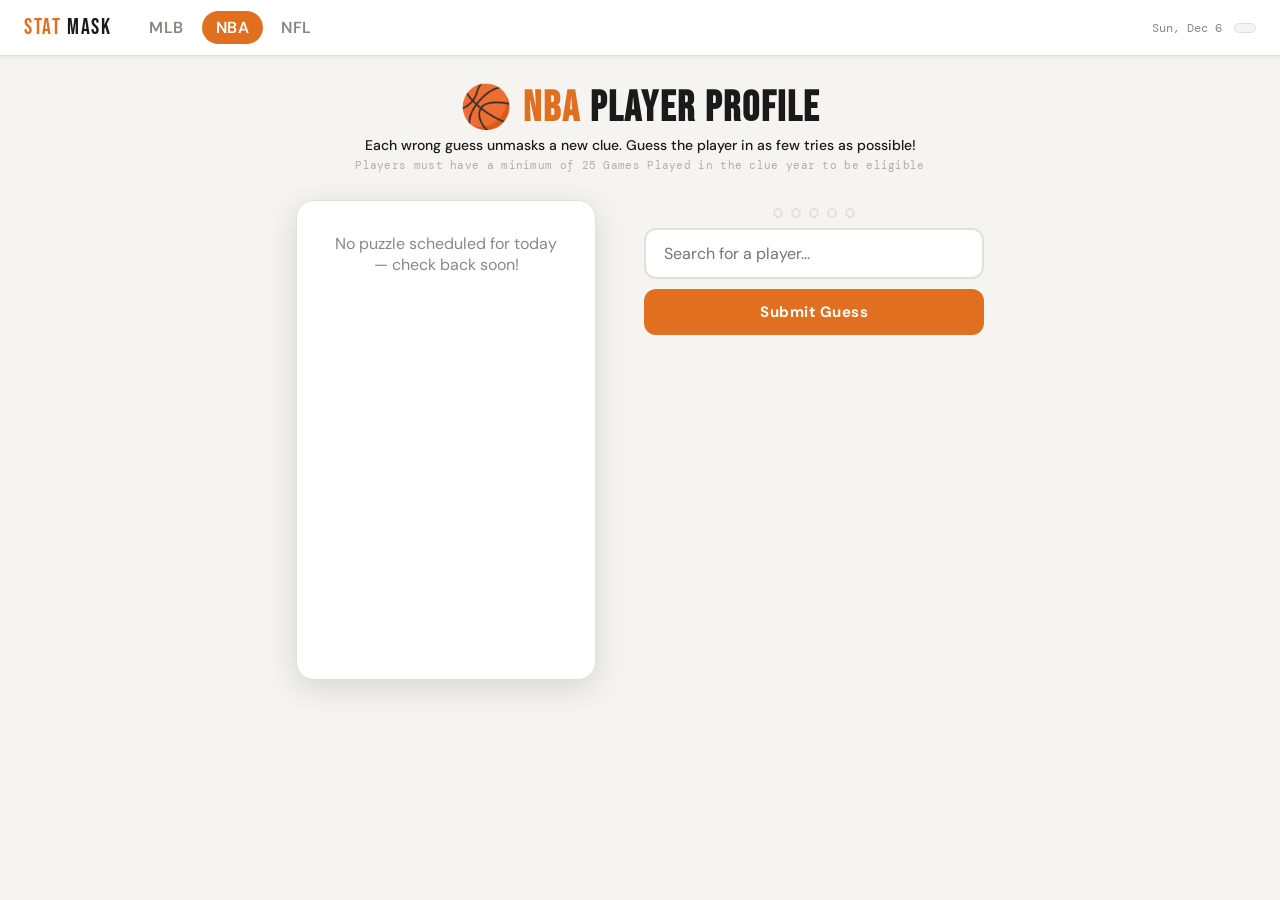
==== commit 31db29c9: "Add files via upload" ====
--- a/nba.html
+++ b/nba.html
@@ -21,32 +21,44 @@
       --accent-glow: rgba(224,112,32,0.12);
     }
 
+    /* Basketball Court */
     .card-header {
-      background: linear-gradient(135deg, #e07020 0%, #b35a10 100%);
-    }
-
-    /* Basketball lines texture */
+      background: linear-gradient(160deg, #c8902a 0%, #a57020 100%);
+      overflow: hidden;
+    }
+
+    /* Wood grain */
     .card-header::before {
       content: '';
       position: absolute;
       inset: 0;
-      /* Vertical seam */
-      background-image:
-        radial-gradient(ellipse 3px 110px at 50% 50%, rgba(0,0,0,0.2) 0%, transparent 100%),
-        /* Horizontal seam */
-        radial-gradient(ellipse 110px 3px at 50% 50%, rgba(0,0,0,0.2) 0%, transparent 100%),
-        /* Curved seams */
-        radial-gradient(ellipse 80px 80px at 20% 50%, transparent 48%, rgba(0,0,0,0.15) 49%, rgba(0,0,0,0.15) 51%, transparent 52%),
-        radial-gradient(ellipse 80px 80px at 80% 50%, transparent 48%, rgba(0,0,0,0.15) 49%, rgba(0,0,0,0.15) 51%, transparent 52%);
       z-index: 1;
-    }
-
+      background: repeating-linear-gradient(
+        to bottom,
+        transparent 0px, transparent 9px,
+        rgba(0,0,0,0.07) 9px, rgba(0,0,0,0.07) 10px
+      );
+    }
+
+    /* Center circle + midcourt line */
     .card-header::after {
       content: '';
       position: absolute;
       inset: 0;
-      background-image: radial-gradient(circle at 30% 30%, rgba(255,255,255,0.1) 0%, transparent 50%);
-      z-index: 1;
+      z-index: 2;
+      background:
+        linear-gradient(to right,
+          transparent calc(50% - 1px),
+          rgba(255,255,255,0.55) calc(50% - 1px),
+          rgba(255,255,255,0.55) calc(50% + 1px),
+          transparent calc(50% + 1px)
+        ),
+        radial-gradient(circle at 50% 50%,
+          transparent 34px,
+          rgba(255,255,255,0.55) 35px,
+          rgba(255,255,255,0.55) 38px,
+          transparent 39px
+        );
     }
 
     .sport-badge {
@@ -192,11 +204,11 @@
     🔒 Come back tomorrow for a new player!
   </div>
 
-  <div class="end-state" id="end-state">
+  <div class="end-state" id="end-state" tabindex="-1">
     <div class="end-state-score" id="end-score"></div>
     <div class="end-state-sub" id="end-sub"></div>
     <div class="emoji-grid" id="emoji-grid"></div>
-    <button class="share-btn" id="share-btn">🔗 Share Result</button>
+    <button class="share-btn" id="share-btn">Share Result</button>
     <div class="come-back">New player tomorrow at midnight</div>
   </div>
 
--- a/shared.css
+++ b/shared.css
@@ -76,7 +76,7 @@
 
 .nav-links a {
   text-decoration: none;
-  font-size: 13px;
+  font-size: 16px;
   font-weight: 600;
   color: var(--text-muted);
   padding: 6px 14px;
@@ -521,6 +521,7 @@
 .guess-btn:hover { opacity: 0.9; }
 .guess-btn:active { transform: scale(0.98); }
 .guess-btn:disabled { opacity: 0.4; cursor: not-allowed; transform: none; }
+.guess-btn.correct { background: var(--green); pointer-events: none; }
 
 /* ── WRONG GUESSES LIST ── */
 .wrong-guesses {
@@ -724,7 +725,7 @@
   nav { padding: 0 12px; gap: 4px; }
   .nav-logo { font-size: 17px; margin-right: 6px; }
   .nav-links { gap: 2px; }
-  .nav-links a { font-size: 11px; padding: 5px 9px; letter-spacing: 0; }
+  .nav-links a { font-size: 14px; padding: 5px 9px; letter-spacing: 0; }
   .nav-date { font-size: 10px; white-space: nowrap; }
 }
 
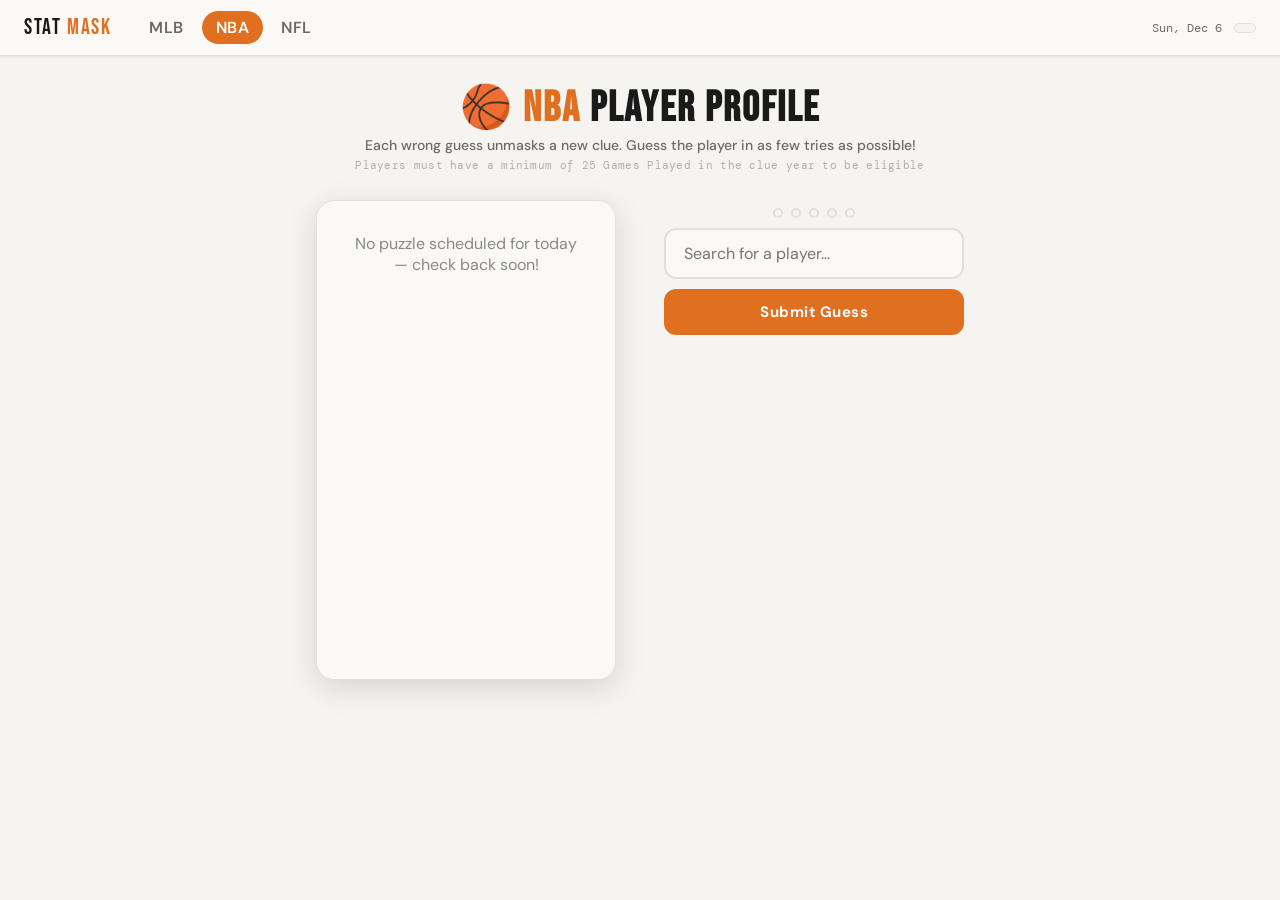
==== commit 783fdb94: "Add files via upload" ====
--- a/nba.html
+++ b/nba.html
@@ -18,7 +18,7 @@
     :root {
       --accent: #e07020;
       --accent-light: #fef0e6;
-      --accent-glow: rgba(224,112,32,0.12);
+      --accent-glow: rgba(224,112,32,0.22);
     }
 
     /* Basketball Court */
@@ -79,7 +79,7 @@
       font-family: 'Bebas Neue', sans-serif;
       font-size: 11px;
       letter-spacing: 2px;
-      color: rgba(255,255,255,0.6);
+      color: rgba(255,255,255,0.35);
       z-index: 4;
     }
   </style>
@@ -87,7 +87,7 @@
 <body>
 
 <nav>
-  <a class="nav-logo" href="mlb.html"><span>STAT</span>MASK</a>
+  <a class="nav-logo" href="mlb.html">STAT<span>MASK</span></a>
   <ul class="nav-links">
     <li><a href="mlb.html">MLB</a></li>
     <li><a href="nba.html" class="active">NBA</a></li>
--- a/shared.css
+++ b/shared.css
@@ -12,10 +12,10 @@
 
 :root {
   --bg: #f5f4f0;
-  --surface: #ffffff;
+  --surface: #faf9f6;
   --border: #e2e0d8;
   --text: #1a1a1a;
-  --text-muted: #888880;
+  --text-muted: #6b6b63;
   --text-light: #b0aea6;
   --green: #4caf7d;
   --green-light: #e8f5ee;
@@ -29,6 +29,12 @@
   --card-height: 480px;
 }
 
+/* ── FOCUS ── */
+:focus-visible {
+  outline: 2px solid var(--accent, #888);
+  outline-offset: 2px;
+}
+
 body {
   font-family: 'DM Sans', sans-serif;
   background: var(--bg);
@@ -111,7 +117,7 @@
 }
 
 .nav-avg-label {
-  font-size: 7px;
+  font-size: 9px;
   font-weight: 700;
   letter-spacing: 1px;
   color: var(--text-muted);
@@ -154,7 +160,7 @@
 .game-subtitle {
   margin-top: 6px;
   font-size: 14px;
-  color: var(--text);
+  color: var(--text-muted);
   font-weight: 500;
 }
 
@@ -168,7 +174,6 @@
 
 /* ── SPORTS CARD ── */
 .card-wrapper {
-  perspective: 1000px;
   width: var(--card-width);
   min-height: var(--card-height);
 }
@@ -184,12 +189,16 @@
   flex-direction: column;
   border: 1.5px solid var(--border);
   position: relative;
-  transition: box-shadow 0.4s, border-color 0.4s;
+  transition: box-shadow 0.4s, transform 0.3s ease;
+  transform: perspective(1000px) rotateY(0deg) rotateX(0deg);
+}
+
+.card-wrapper:hover .sports-card:not(.win):not(.lose) {
+  transform: perspective(1000px) rotateY(1.5deg) rotateX(0.8deg);
 }
 
 .sports-card.win {
-  box-shadow: 0 0 0 3px var(--green), 0 8px 40px rgba(76,175,125,0.25);
-  border-color: var(--green);
+  box-shadow: 0 0 0 3px var(--green), 0 8px 40px rgba(76,175,125,0.3);
   animation: winGlow 0.6s ease;
 }
 
@@ -202,7 +211,7 @@
   0%   { box-shadow: 0 0 0 0px var(--green), 0 8px 32px rgba(76,175,125,0); transform: scale(1); }
   25%  { box-shadow: 0 0 0 10px var(--green), 0 8px 48px rgba(76,175,125,0.5); transform: scale(1.03); }
   60%  { box-shadow: 0 0 0 6px var(--green), 0 8px 40px rgba(76,175,125,0.35); transform: scale(1.01); }
-  100% { box-shadow: 0 0 0 3px var(--green), 0 8px 40px rgba(76,175,125,0.25); transform: scale(1); }
+  100% { box-shadow: 0 0 0 3px var(--green), 0 8px 40px rgba(76,175,125,0.3); transform: scale(1); }
 }
 
 /* ── WIN SWEEP ── */
@@ -247,7 +256,7 @@
 
 /* ── CARD HEADER (sport texture) ── */
 .card-header {
-  min-height: 140px;
+  min-height: 180px;
   position: relative;
   overflow: hidden;
   display: flex;
@@ -326,7 +335,7 @@
 }
 
 .accolade-badge {
-  font-size: 9px;
+  font-size: 10px;
   font-weight: 600;
   color: rgba(255,255,255,0.9);
   background: rgba(255,255,255,0.18);
@@ -349,7 +358,7 @@
   border-top: 1px solid var(--border);
   display: flex;
   align-items: center;
-  padding: 10px 18px;
+  padding: 16px 18px;
   gap: 12px;
   position: relative;
   overflow: visible;
@@ -374,7 +383,7 @@
 }
 
 .clue-tag {
-  font-size: 7px;
+  font-size: 9px;
   font-weight: 700;
   letter-spacing: 1.2px;
   color: var(--text-muted);
@@ -405,6 +414,7 @@
   color: var(--text);
   line-height: 1.45;
   white-space: normal;
+  font-family: 'DM Mono', monospace;
   filter: blur(8px);
   transition: filter 0.5s;
   user-select: none;
@@ -414,6 +424,13 @@
   filter: blur(0);
   user-select: auto;
 }
+
+/* Stagger reveal when all clues unblur at once (win/lose) */
+.clue-row.revealed:nth-child(2) .clue-value  { transition-delay: 0s; }
+.clue-row.revealed:nth-child(3) .clue-value  { transition-delay: 0.07s; }
+.clue-row.revealed:nth-child(4) .clue-value  { transition-delay: 0.14s; }
+.clue-row.revealed:nth-child(5) .clue-value  { transition-delay: 0.21s; }
+.clue-row.revealed:nth-child(6) .clue-value  { transition-delay: 0.28s; }
 
 /* ── GUESS INPUT AREA ── */
 .guess-area {
@@ -461,7 +478,7 @@
 
 .search-input:focus {
   border-color: var(--accent);
-  box-shadow: 0 0 0 3px var(--accent-glow, rgba(0,0,0,0.06));
+  box-shadow: 0 0 0 3px var(--accent-glow, rgba(0,0,0,0.15));
 }
 
 .search-input:disabled {
@@ -472,7 +489,7 @@
 
 .autocomplete-dropdown {
   position: absolute;
-  top: calc(100% + 6px);
+  top: calc(100% + 2px);
   left: 0; right: 0;
   background: var(--surface);
   border: 1.5px solid var(--border);
@@ -515,12 +532,12 @@
   font-family: 'DM Sans', sans-serif;
   cursor: pointer;
   letter-spacing: 0.5px;
-  transition: opacity 0.2s, transform 0.1s;
+  transition: opacity 0.2s, transform 0.1s, filter 0.1s;
 }
 
 .guess-btn:hover { opacity: 0.9; }
-.guess-btn:active { transform: scale(0.98); }
-.guess-btn:disabled { opacity: 0.4; cursor: not-allowed; transform: none; }
+.guess-btn:active { transform: scale(0.97); filter: brightness(0.9); }
+.guess-btn:disabled { opacity: 0.4; cursor: not-allowed; transform: none; filter: none; }
 .guess-btn.correct { background: var(--green); pointer-events: none; }
 
 /* ── WRONG GUESSES LIST ── */
@@ -539,19 +556,21 @@
   margin-bottom: 6px;
 }
 
+#wrong-guesses-list {
+  display: flex;
+  flex-wrap: wrap;
+  gap: 4px;
+}
+
 .wrong-guess-tag {
   display: inline-flex;
   align-items: center;
-  gap: 5px;
   background: var(--red-light);
   color: var(--red);
   font-size: 13px;
   font-weight: 600;
   padding: 4px 10px;
   border-radius: 20px;
-  margin: 3px;
-  text-decoration: line-through;
-  text-decoration-color: var(--red);
 }
 
 /* ── END STATE ── */
@@ -590,7 +609,6 @@
 .end-state-sub {
   font-size: 13px;
   color: var(--text-muted);
-  margin-top: -8px;
 }
 
 .emoji-grid {
@@ -613,7 +631,7 @@
   font-weight: 700;
   font-family: 'DM Sans', sans-serif;
   cursor: pointer;
-  transition: opacity 0.2s;
+  transition: opacity 0.2s, background 0.2s;
   letter-spacing: 0.3px;
 }
 
@@ -640,7 +658,10 @@
   max-width: 360px;
 }
 
-.locked-banner.show { display: block; }
+.locked-banner.show {
+  display: block;
+  animation: slideUp 0.3s ease;
+}
 
 /* ── SCROLLBAR ── */
 .autocomplete-dropdown::-webkit-scrollbar { width: 4px; }
@@ -684,8 +705,8 @@
   }
 
   .controls-col {
-    width: 340px;
-    max-width: 340px;
+    width: 300px;
+    max-width: 300px;
     padding-top: 8px;
   }
 
@@ -709,13 +730,13 @@
     --card-height: 390px;
   }
 
-  main { padding: 10px 16px 20px; gap: 12px; }
+  main { padding: 20px 16px 20px; gap: 12px; }
 
   .page-header h1 { font-size: 32px; }
   .game-subtitle { font-size: 13px; }
   .eligibility-note { font-size: 10px; margin-top: 2px; }
 
-  .card-header { min-height: 120px; }
+  .card-header { min-height: 150px; }
 
   .search-input { padding: 10px 14px; font-size: 16px; }
   .guess-btn { padding: 10px; font-size: 14px; }
@@ -741,5 +762,5 @@
   .game-subtitle { font-size: 12px; }
   .eligibility-note { display: none; }
 
-  .card-header { min-height: 110px; }
-}
+  .card-header { min-height: 130px; }
+}
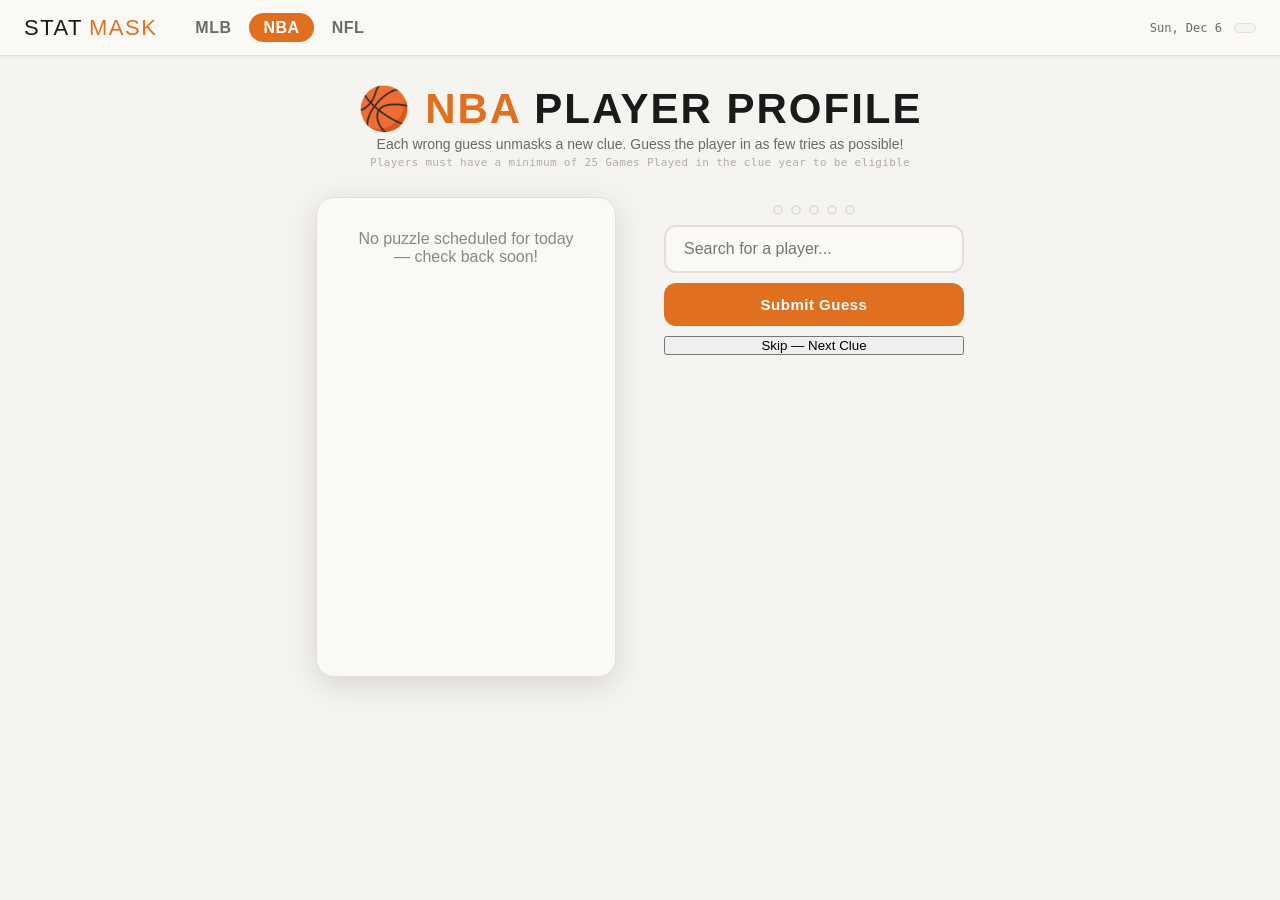
==== commit 9156d4dd: "Add skip/give-up button, last-name comma search, CSP security headers, DOM XSS fixes Co-Authored-By:" ====
--- a/nba.html
+++ b/nba.html
@@ -12,6 +12,7 @@
 </script>
   <meta charset="UTF-8" />
   <meta name="viewport" content="width=device-width, initial-scale=1.0" />
+  <meta http-equiv="Content-Security-Policy" content="default-src 'self'; script-src 'self' 'unsafe-inline' https://www.googletagmanager.com; style-src 'self' 'unsafe-inline' https://fonts.googleapis.com; font-src https://fonts.gstatic.com; connect-src 'self' https://www.google-analytics.com https://analytics.google.com; img-src 'self' data: https://www.google-analytics.com; frame-ancestors 'none';" />
   <title>StatMask 🏀 NBA</title>
   <link rel="stylesheet" href="shared.css" />
   <style>
@@ -193,6 +194,7 @@
       <div class="autocomplete-dropdown" id="autocomplete-dropdown"></div>
     </div>
     <button class="guess-btn" id="guess-btn">Submit Guess</button>
+    <button class="skip-btn" id="skip-btn">Skip — Next Clue</button>
   </div>
 
   <div class="wrong-guesses" id="wrong-guesses" style="display:none;">
--- a/shared.css
+++ b/shared.css
@@ -727,16 +727,34 @@
 @media (max-width: 480px) {
   :root {
     --card-width: min(300px, calc(100vw - 32px));
-    --card-height: 390px;
-  }
-
-  main { padding: 20px 16px 20px; gap: 12px; }
-
-  .page-header h1 { font-size: 32px; }
-  .game-subtitle { font-size: 13px; }
-  .eligibility-note { font-size: 10px; margin-top: 2px; }
-
-  .card-header { min-height: 150px; }
+    --card-height: 240px;
+  }
+
+  main { padding: 16px 16px 16px; gap: 10px; }
+
+  .page-header h1 { font-size: 28px; }
+  .game-subtitle { font-size: 12px; margin-top: 4px; }
+  .eligibility-note { display: none; }
+
+  .card-header { min-height: 110px; }
+
+  /* Compact unrevealed rows: blurred content clipped to preview height */
+  .clue-row {
+    transition: max-height 0.35s ease, padding 0.35s ease;
+  }
+  .clue-row:not(.revealed) {
+    min-height: 0;
+    max-height: 38px;
+    overflow: hidden;
+    padding: 6px 14px;
+  }
+
+  /* Revealed rows expand smoothly, then show unblurred clue */
+  .clue-row.revealed {
+    max-height: 200px;
+    padding: 10px 14px;
+    min-height: 0;
+  }
 
   .search-input { padding: 10px 14px; font-size: 16px; }
   .guess-btn { padding: 10px; font-size: 14px; }
@@ -753,14 +771,13 @@
 @media (max-width: 390px) {
   :root {
     --card-width: calc(100vw - 28px);
-    --card-height: 360px;
-  }
-
-  main { padding: 6px 14px 16px; gap: 10px; }
-
-  .page-header h1 { font-size: 28px; }
-  .game-subtitle { font-size: 12px; }
-  .eligibility-note { display: none; }
-
-  .card-header { min-height: 130px; }
-}
+    --card-height: 200px;
+  }
+
+  main { padding: 10px 14px 14px; gap: 8px; }
+
+  .page-header h1 { font-size: 24px; }
+  .game-subtitle { font-size: 11px; }
+
+  .card-header { min-height: 95px; }
+}
